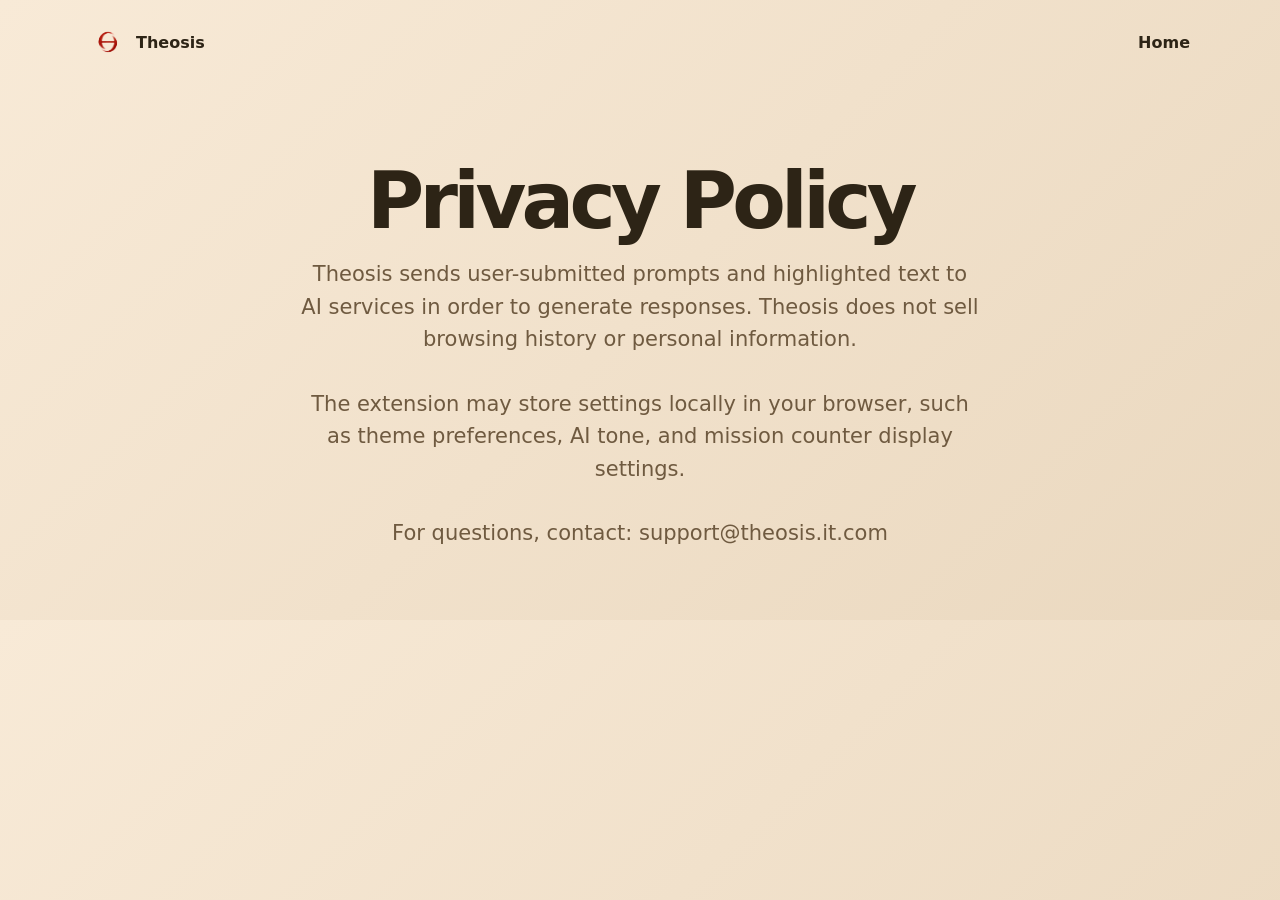
==== privacy.html @ 5faa38f5 "Force static Vercel deployment" ====
<!DOCTYPE html>
<html lang="en">
<head>
  <meta charset="UTF-8" />
  <meta name="viewport" content="width=device-width, initial-scale=1.0" />
  <title>Theosis Privacy Policy</title>
  <link rel="stylesheet" href="styles.css" />
</head>
<body>
  <nav>
    <div class="brand">
      <img src="assets/theosis-logo.png" alt="Theosis logo" />
      <span>Theosis</span>
    </div>
    <a href="index.html">Home</a>
  </nav>

  <main class="hero">
    <h1>Privacy Policy</h1>
    <p class="subtext">
      Theosis sends user-submitted prompts and highlighted text to AI services in order to generate responses.
      Theosis does not sell browsing history or personal information.
    </p>
    <p class="subtext">
      The extension may store settings locally in your browser, such as theme preferences, AI tone, and mission counter display settings.
    </p>
    <p class="subtext">
      For questions, contact: support@theosis.it.com
    </p>
  </main>
</body>
</html>
---- styles.css ----
:root {
  --bg: #f8ead7;
  --ink: #2d2416;
  --muted: #6f5a40;
  --gold: #d4a574;
  --dark: #302819;
}

body {
  margin: 0;
  font-family: Inter, system-ui, -apple-system, BlinkMacSystemFont, "Segoe UI", sans-serif;
  color: var(--ink);
  background: linear-gradient(135deg, #f8ead7, #ead8bf);
}

nav {
  max-width: 1100px;
  margin: 0 auto;
  padding: 24px;
  display: flex;
  justify-content: space-between;
  align-items: center;
}

.brand {
  display: flex;
  align-items: center;
  gap: 10px;
  font-weight: 900;
}

.brand img {
  width: 36px;
  height: 36px;
}

a {
  color: var(--ink);
  text-decoration: none;
  font-weight: 800;
}

.hero {
  max-width: 880px;
  margin: 80px auto 70px;
  padding: 0 24px;
  text-align: center;
}

.nameplate {
  width: min(460px, 85vw);
}

.tagline {
  text-transform: uppercase;
  letter-spacing: .16em;
  color: var(--muted);
  font-weight: 900;
}

h1 {
  font-size: clamp(42px, 7vw, 78px);
  line-height: .95;
  margin: 20px 0;
  letter-spacing: -0.06em;
}

.subtext {
  max-width: 680px;
  margin: 0 auto 32px;
  color: var(--muted);
  font-size: 21px;
  line-height: 1.55;
}

.cta {
  display: inline-block;
  padding: 16px 28px;
  border-radius: 999px;
  color: #2d2416;
  background: linear-gradient(135deg, var(--gold), #c49456);
  font-weight: 900;
  box-shadow: 0 14px 32px rgba(45, 36, 22, .18);
}

.small {
  margin-top: 14px;
  color: var(--muted);
  font-size: 14px;
}

.features {
  max-width: 1100px;
  margin: 0 auto;
  padding: 32px 24px 80px;
  display: grid;
  grid-template-columns: repeat(3, 1fr);
  gap: 18px;
}

.card,
.mission {
  background: rgba(255,255,255,.35);
  border: 1px solid rgba(45,36,22,.12);
  border-radius: 24px;
  padding: 28px;
  box-shadow: 0 16px 36px rgba(45,36,22,.08);
}

.card h2,
.mission h2 {
  margin-top: 0;
}

.card p,
.mission p {
  color: var(--muted);
  line-height: 1.6;
}

.mission {
  max-width: 900px;
  margin: 0 auto 80px;
  text-align: center;
}

footer {
  max-width: 1100px;
  margin: 0 auto;
  padding: 28px 24px;
  display: flex;
  justify-content: space-between;
  color: var(--muted);
}

@media (max-width: 800px) {
  .features {
    grid-template-columns: 1fr;
  }

  footer {
    flex-direction: column;
    gap: 12px;
  }
}
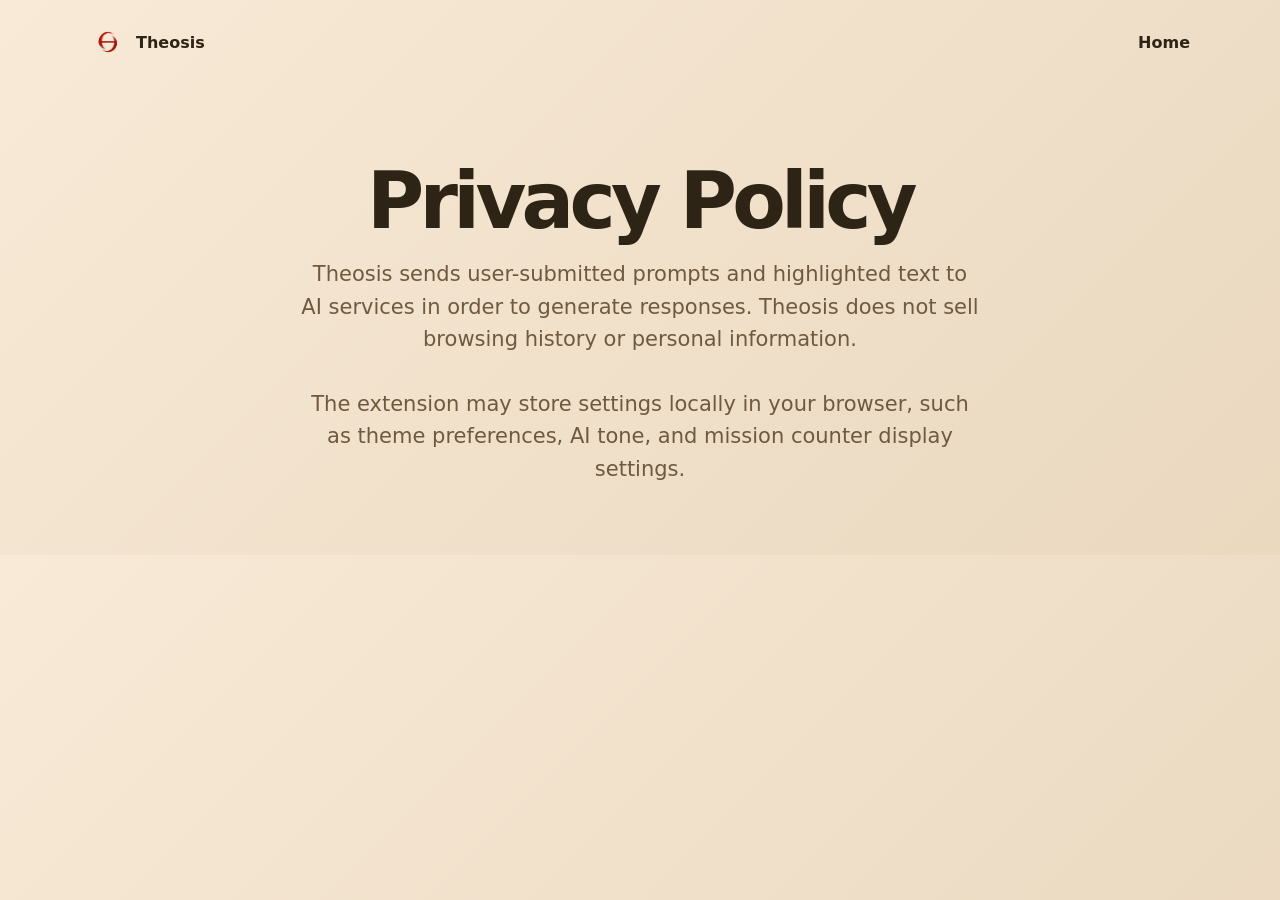
==== commit a72d2bb3: "Add Chrome Web Store install link" ====
--- a/privacy.html
+++ b/privacy.html
@@ -24,9 +24,6 @@
     <p class="subtext">
       The extension may store settings locally in your browser, such as theme preferences, AI tone, and mission counter display settings.
     </p>
-    <p class="subtext">
-      For questions, contact: support@theosis.it.com
-    </p>
   </main>
 </body>
 </html>
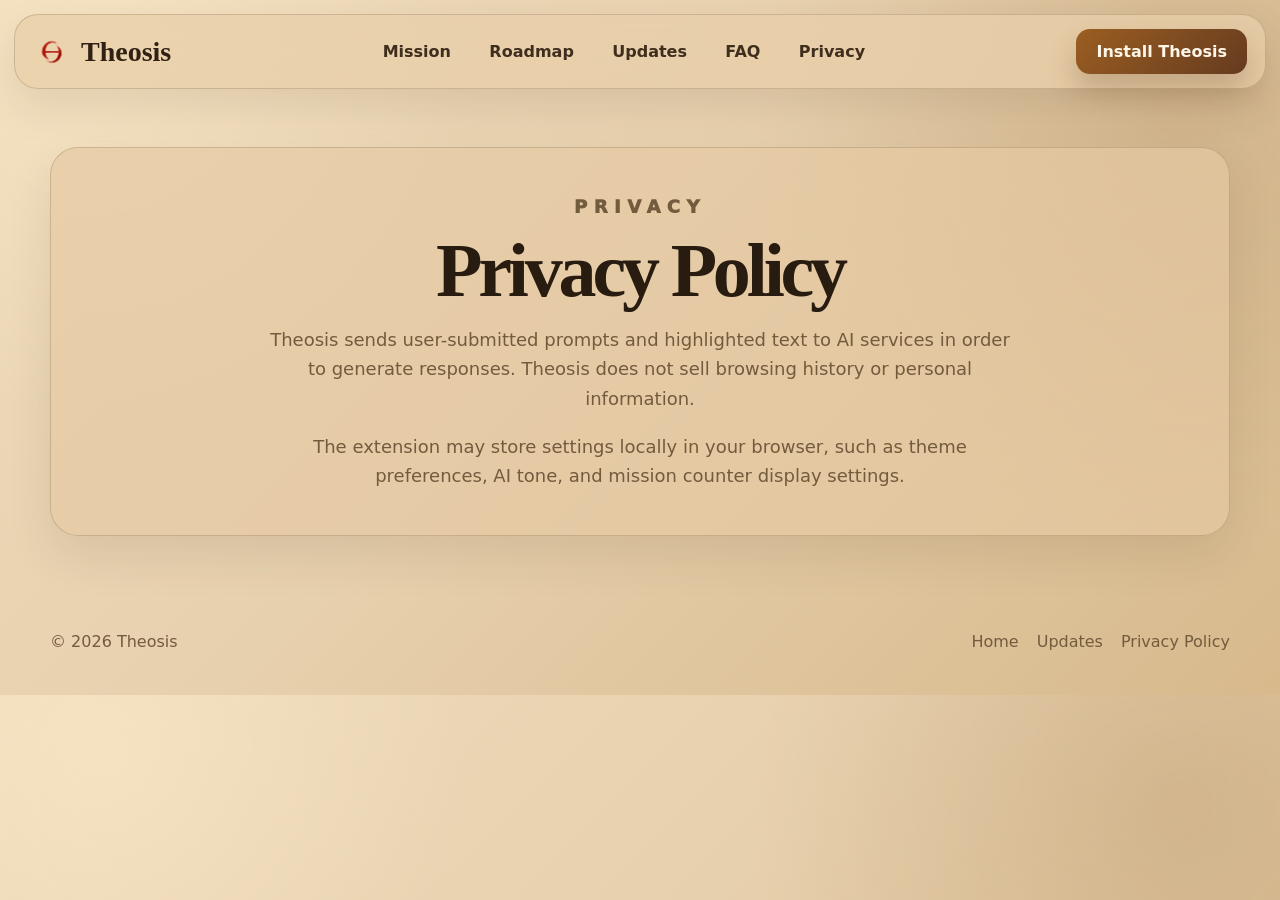
==== commit eec80d9a: "Redesign Theosis website" ====
--- a/privacy.html
+++ b/privacy.html
@@ -7,23 +7,39 @@
   <link rel="stylesheet" href="styles.css" />
 </head>
 <body>
-  <nav>
-    <div class="brand">
+  <header class="site-header">
+    <a class="brand" href="index.html" aria-label="Theosis home">
       <img src="assets/theosis-logo.png" alt="Theosis logo" />
       <span>Theosis</span>
-    </div>
-    <a href="index.html">Home</a>
-  </nav>
+    </a>
+    <nav class="nav-links" aria-label="Primary navigation">
+      <a href="index.html#mission">Mission</a>
+      <a href="index.html#roadmap">Roadmap</a>
+      <a href="updates.html">Updates</a>
+      <a href="index.html#faq">FAQ</a>
+      <a href="privacy.html">Privacy</a>
+    </nav>
+    <a class="nav-cta" href="https://chromewebstore.google.com/detail/theosis/ddabniejjbfpociicpibpfglnallnpgo" target="_blank" rel="noopener noreferrer">Install Theosis</a>
+  </header>
 
-  <main class="hero">
+  <main class="standard-page">
+    <p class="eyebrow">Privacy</p>
     <h1>Privacy Policy</h1>
-    <p class="subtext">
-      Theosis sends user-submitted prompts and highlighted text to AI services in order to generate responses.
-      Theosis does not sell browsing history or personal information.
+    <p class="standard-copy">
+      Theosis sends user-submitted prompts and highlighted text to AI services in order to generate responses. Theosis does not sell browsing history or personal information.
     </p>
-    <p class="subtext">
+    <p class="standard-copy">
       The extension may store settings locally in your browser, such as theme preferences, AI tone, and mission counter display settings.
     </p>
   </main>
+
+  <footer>
+    <span>© 2026 Theosis</span>
+    <div class="footer-links">
+      <a href="index.html">Home</a>
+      <a href="updates.html">Updates</a>
+      <a href="privacy.html">Privacy Policy</a>
+    </div>
+  </footer>
 </body>
-</html>+</html>
--- a/styles.css
+++ b/styles.css
@@ -1,145 +1,546 @@
 :root {
-  --bg: #f8ead7;
+  --bg: #e7d0ad;
+  --bg-soft: #efdcbc;
+  --bg-card: #ead5b5;
+  --bg-card-deep: #d8bd95;
   --ink: #2d2416;
-  --muted: #6f5a40;
-  --gold: #d4a574;
-  --dark: #302819;
-}
+  --muted: #735b3e;
+  --brown: #5a3b1f;
+  --brown-deep: #302114;
+  --gold: #b87a37;
+  --gold-light: #d6a86d;
+  --line: rgba(68, 45, 24, 0.18);
+  --shadow: rgba(45, 33, 20, 0.18);
+}
+
+* { box-sizing: border-box; }
+
+html { scroll-behavior: smooth; }
 
 body {
   margin: 0;
-  font-family: Inter, system-ui, -apple-system, BlinkMacSystemFont, "Segoe UI", sans-serif;
+  font-family: Inter, ui-sans-serif, system-ui, -apple-system, BlinkMacSystemFont, "Segoe UI", sans-serif;
   color: var(--ink);
-  background: linear-gradient(135deg, #f8ead7, #ead8bf);
-}
-
-nav {
-  max-width: 1100px;
+  background:
+    radial-gradient(circle at 8% 8%, rgba(255, 238, 203, 0.42), transparent 27%),
+    radial-gradient(circle at 92% 16%, rgba(128, 84, 37, 0.16), transparent 32%),
+    linear-gradient(135deg, var(--bg-soft), var(--bg) 46%, #d7b98c);
+}
+
+a { color: inherit; text-decoration: none; }
+
+.site-header {
+  width: min(1280px, calc(100% - 28px));
+  margin: 14px auto 0;
+  padding: 14px 18px;
+  display: flex;
+  align-items: center;
+  justify-content: space-between;
+  gap: 18px;
+  border: 1px solid var(--line);
+  border-radius: 24px;
+  background: rgba(232, 207, 170, 0.78);
+  box-shadow: 0 18px 42px rgba(61, 43, 24, .10);
+  backdrop-filter: blur(16px);
+  position: sticky;
+  top: 12px;
+  z-index: 10;
+}
+
+.brand {
+  display: flex;
+  align-items: center;
+  gap: 10px;
+  font-family: Georgia, "Times New Roman", serif;
+  font-size: 28px;
+  font-weight: 700;
+  color: var(--brown-deep);
+  white-space: nowrap;
+}
+
+.brand img {
+  width: 38px;
+  height: 38px;
+  object-fit: contain;
+}
+
+.nav-links {
+  display: flex;
+  align-items: center;
+  justify-content: center;
+  gap: clamp(14px, 3vw, 42px);
+  color: #3f2d1d;
+  font-weight: 750;
+}
+
+.nav-links a,
+.footer-links a,
+.text-link {
+  transition: opacity .18s ease, transform .18s ease;
+}
+
+.nav-links a:hover,
+.footer-links a:hover,
+.text-link:hover {
+  opacity: .72;
+}
+
+.nav-cta,
+.cta {
+  display: inline-flex;
+  align-items: center;
+  justify-content: center;
+  gap: 12px;
+  border-radius: 14px;
+  color: #fff6e8;
+  background: linear-gradient(135deg, #9b5e22, #653b1f);
+  font-weight: 900;
+  box-shadow: 0 16px 28px rgba(93, 55, 24, .24);
+}
+
+.nav-cta { padding: 13px 20px; white-space: nowrap; }
+
+.hero-shell {
+  width: min(1280px, calc(100% - 28px));
+  min-height: 560px;
   margin: 0 auto;
-  padding: 24px;
-  display: flex;
-  justify-content: space-between;
-  align-items: center;
-}
-
-.brand {
-  display: flex;
-  align-items: center;
-  gap: 10px;
+  display: grid;
+  grid-template-columns: minmax(0, 0.92fr) minmax(420px, 1.08fr);
+  overflow: hidden;
+  border: 1px solid var(--line);
+  border-radius: 0 0 28px 28px;
+  background: linear-gradient(90deg, rgba(239, 219, 190, .98), rgba(227, 199, 158, .95));
+  box-shadow: 0 22px 60px rgba(61, 42, 23, .14);
+}
+
+.hero-copy {
+  position: relative;
+  z-index: 2;
+  padding: clamp(48px, 7vw, 84px) clamp(28px, 5vw, 64px);
+  display: flex;
+  flex-direction: column;
+  justify-content: center;
+}
+
+.eyebrow,
+.tagline {
+  margin: 0 0 12px;
+  text-transform: uppercase;
+  letter-spacing: .36em;
+  color: #8f5725;
+  font-size: 13px;
+  font-weight: 950;
+}
+
+.hero-copy h1 {
+  margin: 0;
+  font-family: Georgia, "Times New Roman", serif;
+  font-size: clamp(76px, 10vw, 152px);
+  line-height: .78;
+  letter-spacing: -0.075em;
+  color: #26190d;
+  text-shadow: 0 10px 32px rgba(55, 34, 16, .08);
+}
+
+.hero-copy h1 span { color: #6f421f; }
+
+.hero-line {
+  max-width: 620px;
+  margin: 28px 0 12px;
+  font-family: Georgia, "Times New Roman", serif;
+  font-size: clamp(32px, 4.2vw, 52px);
+  line-height: 1.04;
+  letter-spacing: -0.035em;
+  color: #2f2115;
+}
+
+.hero-subtext {
+  max-width: 560px;
+  margin: 0 0 28px;
+  color: var(--muted);
+  font-size: 18px;
+  line-height: 1.65;
+}
+
+.hero-actions {
+  display: flex;
+  align-items: center;
+  flex-wrap: wrap;
+  gap: 18px;
+}
+
+.cta {
+  padding: 18px 26px;
+  min-width: 230px;
+}
+
+.text-link {
+  color: var(--brown);
   font-weight: 900;
 }
 
-.brand img {
-  width: 36px;
-  height: 36px;
-}
-
-a {
-  color: var(--ink);
-  text-decoration: none;
-  font-weight: 800;
-}
-
-.hero {
-  max-width: 880px;
-  margin: 80px auto 70px;
-  padding: 0 24px;
-  text-align: center;
-}
-
-.nameplate {
-  width: min(460px, 85vw);
-}
-
-.tagline {
-  text-transform: uppercase;
-  letter-spacing: .16em;
-  color: var(--muted);
-  font-weight: 900;
-}
-
-h1 {
-  font-size: clamp(42px, 7vw, 78px);
-  line-height: .95;
-  margin: 20px 0;
-  letter-spacing: -0.06em;
-}
-
-.subtext {
-  max-width: 680px;
-  margin: 0 auto 32px;
-  color: var(--muted);
-  font-size: 21px;
-  line-height: 1.55;
-}
-
-.cta {
-  display: inline-block;
-  padding: 16px 28px;
-  border-radius: 999px;
-  color: #2d2416;
-  background: linear-gradient(135deg, var(--gold), #c49456);
-  font-weight: 900;
-  box-shadow: 0 14px 32px rgba(45, 36, 22, .18);
-}
-
-.small {
-  margin-top: 14px;
+.trust-row {
+  display: flex;
+  align-items: center;
+  flex-wrap: wrap;
+  gap: 10px 20px;
+  margin-top: 22px;
+  color: #6f5638;
+  font-size: 14px;
+}
+
+.trust-row span::before {
+  content: "•";
+  margin-right: 10px;
+  color: #9b6c3b;
+}
+
+.trust-row span:first-child::before { content: "◈"; }
+
+.hero-art {
+  position: relative;
+  min-height: 560px;
+  background:
+    linear-gradient(90deg, rgba(232, 207, 170, .95) 0%, rgba(232, 207, 170, .62) 18%, rgba(232, 207, 170, .08) 45%),
+    linear-gradient(180deg, rgba(77, 47, 21, .10), rgba(58, 35, 18, .46)),
+    url("assets/triumph.jpg") center / cover no-repeat;
+  filter: sepia(.35) saturate(.86) contrast(.96) brightness(1.05);
+}
+
+.hero-art::after {
+  content: "";
+  position: absolute;
+  inset: 0;
+  background:
+    radial-gradient(circle at 55% 22%, rgba(255, 228, 158, .34), transparent 26%),
+    linear-gradient(90deg, rgba(231, 208, 173, .26), rgba(94, 59, 30, .20));
+  mix-blend-mode: soft-light;
+}
+
+.signal-strip {
+  width: min(1180px, calc(100% - 48px));
+  margin: 20px auto 0;
+  display: grid;
+  grid-template-columns: repeat(3, minmax(0, 1fr)) 1.35fr;
+  gap: 12px;
+  align-items: center;
+  padding: 20px 26px;
+  border: 1px solid var(--line);
+  border-radius: 18px;
+  background: rgba(230, 203, 165, .72);
+  box-shadow: 0 16px 40px rgba(61, 42, 23, .10);
+}
+
+.signal-strip div {
+  display: flex;
+  flex-direction: column;
+  gap: 4px;
+}
+
+.signal-strip strong {
+  color: #3c2918;
+  font-size: 20px;
+}
+
+.signal-strip span {
   color: var(--muted);
   font-size: 14px;
 }
 
-.features {
-  max-width: 1100px;
+.signal-strip p {
+  margin: 0;
+  font-family: Georgia, "Times New Roman", serif;
+  font-style: italic;
+  color: #4e3824;
+  text-align: center;
+  line-height: 1.5;
+}
+
+.section-heading,
+.mission-panel,
+.roadmap,
+.faq,
+.update-log,
+.standard-page {
+  width: min(1180px, calc(100% - 48px));
   margin: 0 auto;
-  padding: 32px 24px 80px;
-  display: grid;
-  grid-template-columns: repeat(3, 1fr);
+}
+
+.section-heading {
+  padding: 78px 0 28px;
+  text-align: center;
+}
+
+.section-heading h2,
+.mission-panel h2,
+.roadmap h2,
+.faq h2,
+.standard-page h1,
+.updates-hero h1 {
+  margin: 0;
+  font-family: Georgia, "Times New Roman", serif;
+  font-size: clamp(42px, 6vw, 76px);
+  letter-spacing: -0.055em;
+  line-height: .96;
+  color: #281b10;
+}
+
+.section-heading p:not(.eyebrow),
+.standard-copy {
+  max-width: 760px;
+  margin: 18px auto 0;
+  color: var(--muted);
+  font-size: 19px;
+  line-height: 1.65;
+}
+
+.feature-grid {
+  width: min(1180px, calc(100% - 48px));
+  margin: 0 auto 78px;
+  display: grid;
+  grid-template-columns: repeat(3, minmax(0, 1fr));
+  gap: 24px;
+}
+
+.feature-card {
+  min-height: 100%;
+  padding: 24px;
+  border: 1px solid var(--line);
+  border-radius: 24px;
+  background:
+    linear-gradient(180deg, rgba(239, 220, 190, .82), rgba(217, 187, 145, .72));
+  box-shadow: 0 22px 48px rgba(61, 42, 23, .12);
+}
+
+.feature-icon {
+  color: #7a4a22;
+  font-size: 30px;
+  font-weight: 900;
+}
+
+.feature-card h3 {
+  margin: 10px 0 18px;
+  color: #92551f;
+  text-transform: uppercase;
+  letter-spacing: .18em;
+  font-size: 17px;
+}
+
+.feature-card img {
+  width: 100%;
+  aspect-ratio: 16 / 9;
+  object-fit: cover;
+  object-position: top left;
+  border-radius: 16px;
+  border: 1px solid rgba(61, 42, 23, .14);
+  box-shadow: 0 15px 30px rgba(61, 42, 23, .16);
+  background: #d6bd99;
+}
+
+.feature-card p {
+  margin: 18px 0 0;
+  color: #3d2c1d;
+  font-size: 18px;
+  line-height: 1.45;
+}
+
+.mission-panel,
+.roadmap,
+.faq,
+.standard-page {
+  margin-bottom: 68px;
+  padding: clamp(26px, 4vw, 44px);
+  border: 1px solid var(--line);
+  border-radius: 28px;
+  background: rgba(229, 201, 162, .68);
+  box-shadow: 0 20px 46px rgba(61, 42, 23, .10);
+}
+
+.mission-panel {
+  display: grid;
+  grid-template-columns: .78fr 1.22fr;
+  gap: 34px;
+  align-items: center;
+}
+
+.mission-panel p,
+.roadmap p,
+.faq p,
+.standard-page p,
+.update-entry p,
+.update-entry li {
+  color: var(--muted);
+  font-size: 18px;
+  line-height: 1.65;
+}
+
+.roadmap-grid {
+  display: grid;
+  grid-template-columns: repeat(3, minmax(0, 1fr));
   gap: 18px;
-}
-
-.card,
-.mission {
-  background: rgba(255,255,255,.35);
-  border: 1px solid rgba(45,36,22,.12);
+  margin-top: 28px;
+}
+
+.roadmap-grid div {
+  padding: 22px;
+  border-radius: 20px;
+  background: rgba(255, 239, 214, .32);
+  border: 1px solid rgba(61, 42, 23, .12);
+}
+
+.roadmap-grid span {
+  color: #9a612e;
+  font-weight: 950;
+  letter-spacing: .16em;
+}
+
+.roadmap-grid h3 {
+  margin: 12px 0 8px;
+  font-size: 22px;
+}
+
+.faq-list {
+  display: grid;
+  gap: 12px;
+  margin-top: 28px;
+}
+
+details {
+  padding: 20px 22px;
+  border-radius: 18px;
+  background: rgba(255, 239, 214, .32);
+  border: 1px solid rgba(61, 42, 23, .12);
+}
+
+summary {
+  cursor: pointer;
+  color: #3d2917;
+  font-weight: 900;
+  font-size: 18px;
+}
+
+footer {
+  width: min(1180px, calc(100% - 48px));
+  margin: 0 auto;
+  padding: 28px 0 44px;
+  display: flex;
+  justify-content: space-between;
+  gap: 18px;
+  color: var(--muted);
+}
+
+.footer-links {
+  display: flex;
+  gap: 18px;
+  flex-wrap: wrap;
+}
+
+/* Shared inner pages */
+.standard-page,
+.updates-hero {
+  margin-top: 58px;
+  text-align: center;
+}
+
+.updates-hero {
+  width: min(950px, calc(100% - 48px));
+  margin: 68px auto 28px;
+}
+
+.update-log {
+  display: grid;
+  gap: 18px;
+  margin-bottom: 68px;
+}
+
+.update-entry {
+  padding: 28px;
   border-radius: 24px;
-  padding: 28px;
-  box-shadow: 0 16px 36px rgba(45,36,22,.08);
-}
-
-.card h2,
-.mission h2 {
-  margin-top: 0;
-}
-
-.card p,
-.mission p {
-  color: var(--muted);
-  line-height: 1.6;
-}
-
-.mission {
-  max-width: 900px;
-  margin: 0 auto 80px;
-  text-align: center;
-}
-
-footer {
-  max-width: 1100px;
-  margin: 0 auto;
-  padding: 28px 24px;
+  border: 1px solid var(--line);
+  background: rgba(229, 201, 162, .68);
+  box-shadow: 0 18px 42px rgba(61, 42, 23, .10);
+}
+
+.featured-update {
+  background: linear-gradient(180deg, rgba(239, 220, 190, .86), rgba(213, 181, 136, .76));
+}
+
+.update-meta {
   display: flex;
   justify-content: space-between;
-  color: var(--muted);
-}
-
-@media (max-width: 800px) {
-  .features {
+  gap: 16px;
+  flex-wrap: wrap;
+  color: #8f5725;
+  font-weight: 900;
+  text-transform: uppercase;
+  letter-spacing: .08em;
+  font-size: 12px;
+}
+
+.update-entry h2 {
+  margin: 14px 0 10px;
+  font-family: Georgia, "Times New Roman", serif;
+  font-size: clamp(28px, 3vw, 42px);
+  letter-spacing: -0.035em;
+}
+
+.secondary-cta {
+  margin-top: 18px;
+  color: #fff6e8;
+}
+
+@media (max-width: 980px) {
+  .site-header {
+    flex-wrap: wrap;
+  }
+
+  .nav-links {
+    order: 3;
+    width: 100%;
+    justify-content: flex-start;
+    overflow-x: auto;
+    padding-bottom: 2px;
+  }
+
+  .hero-shell {
     grid-template-columns: 1fr;
   }
 
-  footer {
-    flex-direction: column;
-    gap: 12px;
+  .hero-art {
+    min-height: 320px;
+    order: -1;
   }
-}+
+  .feature-grid,
+  .roadmap-grid,
+  .signal-strip,
+  .mission-panel {
+    grid-template-columns: 1fr;
+  }
+
+  .signal-strip p { text-align: left; }
+}
+
+@media (max-width: 640px) {
+  .site-header,
+  .hero-shell,
+  .section-heading,
+  .mission-panel,
+  .roadmap,
+  .faq,
+  .feature-grid,
+  .signal-strip,
+  footer,
+  .update-log,
+  .updates-hero,
+  .standard-page {
+    width: min(100% - 26px, 1180px);
+  }
+
+  .brand { font-size: 24px; }
+  .nav-cta { width: 100%; }
+  .hero-copy { padding: 40px 24px; }
+  .hero-copy h1 { font-size: clamp(64px, 19vw, 96px); }
+  .hero-line { font-size: 32px; }
+  footer { flex-direction: column; }
+}
